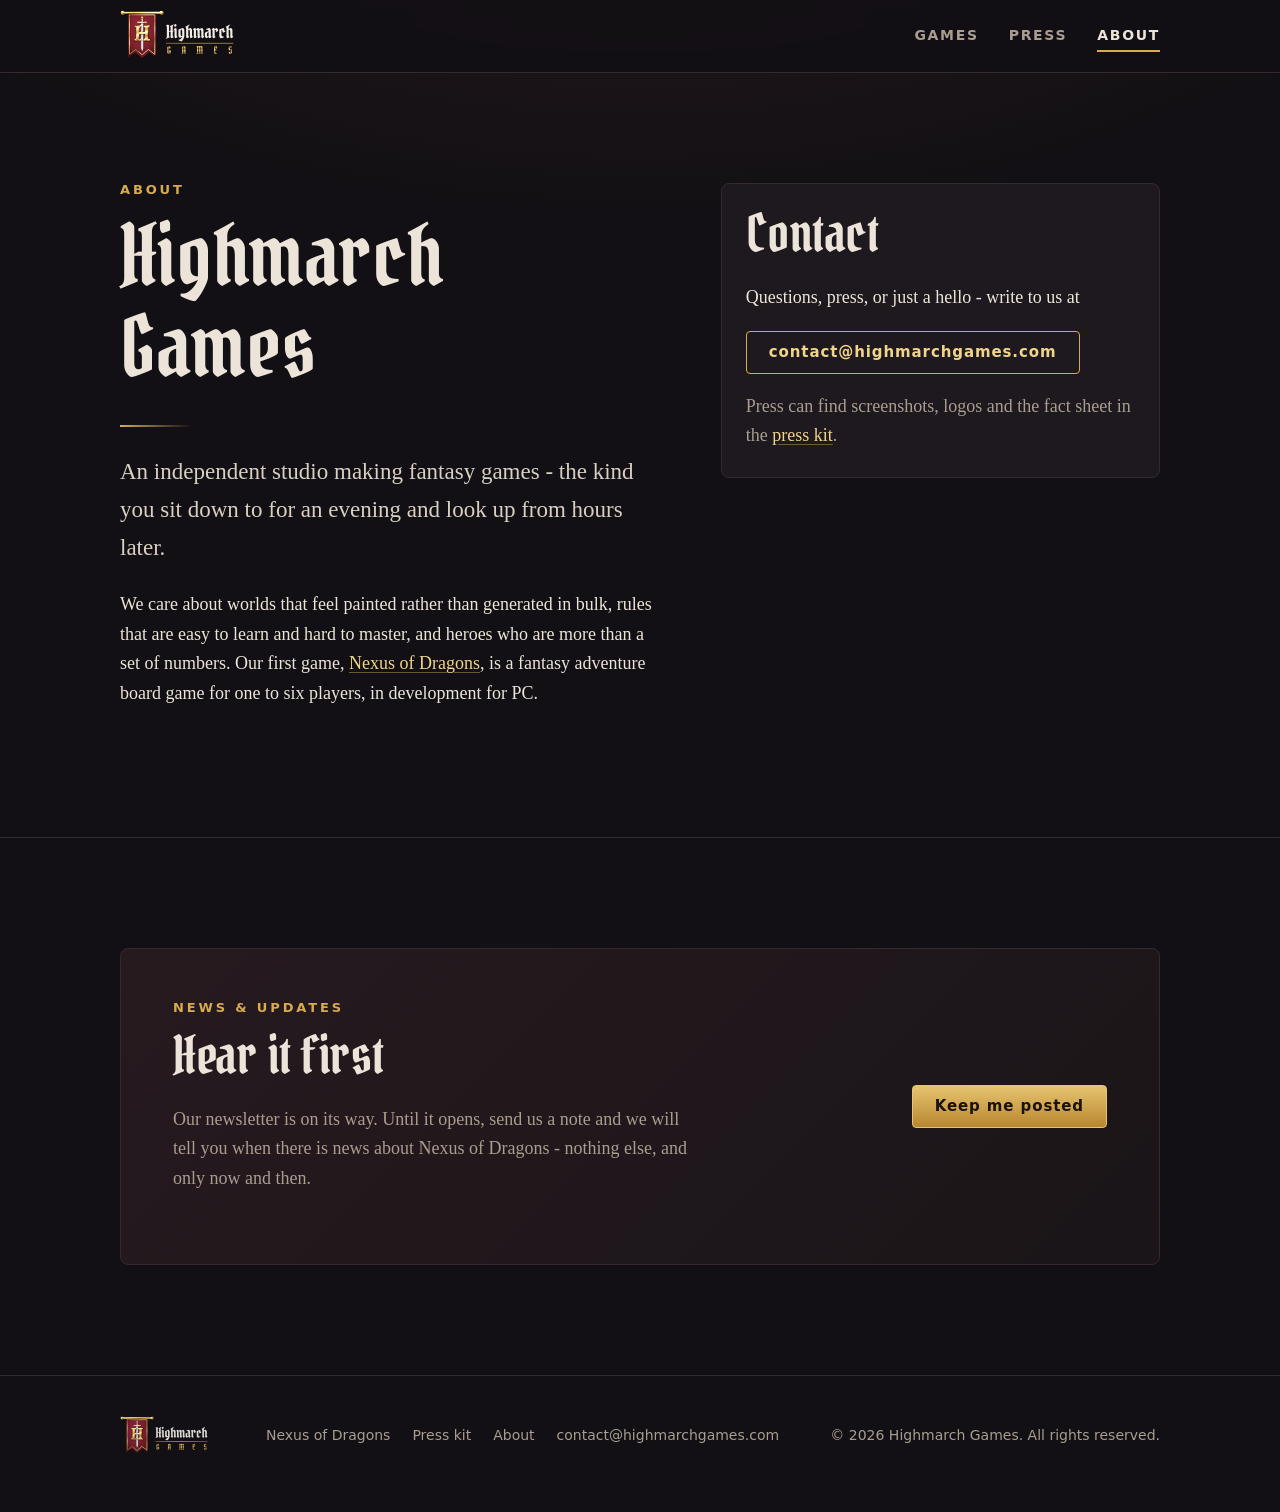
==== about/index.html @ 18322209 "Highmarch Games website: first version (text still to be reviewed) Co-Authored-By: Claude Opus 5.5 <" ====
<!doctype html>
<html lang="en">
<head>
<meta charset="utf-8">
<meta name="viewport" content="width=device-width, initial-scale=1">
<title>About | Highmarch Games</title>
<meta name="description" content="About Highmarch Games, an independent studio making fantasy games, and how to get in touch.">
<link rel="canonical" href="https://highmarchgames.com/about/">
<meta property="og:type" content="website">
<meta property="og:site_name" content="Highmarch Games">
<meta property="og:title" content="About">
<meta property="og:description" content="About Highmarch Games, an independent studio making fantasy games, and how to get in touch.">
<meta property="og:url" content="https://highmarchgames.com/about/">
<meta property="og:image" content="https://highmarchgames.com/assets/img/nexus/og-nexus.jpg">
<meta name="twitter:card" content="summary_large_image">
<meta name="theme-color" content="#121014">
<link rel="icon" href="../favicon.svg" type="image/svg+xml">
<link rel="icon" href="../favicon.ico" sizes="32x32">
<link rel="apple-touch-icon" href="../apple-touch-icon.png">
<link rel="manifest" href="../site.webmanifest">
<link rel="preload" href="../assets/fonts/PirataOne-Regular.woff2" as="font" type="font/woff2" crossorigin>
<link rel="stylesheet" href="../assets/site.css">
</head>
<body>
<a class="skip" href="#main">Skip to content</a>
<header class="site-header">
  <div class="wrap">
    <a class="brand" href="../" aria-label="Highmarch Games - home"><img src="../assets/img/studio/highmarch_logo_horizontal_on_dark.svg" alt="Highmarch Games" width="455" height="192"></a>
    <nav class="nav" aria-label="Main"><a href="../games/">Games</a><a href="../press/">Press</a><a href="../about/" aria-current="page">About</a></nav>
  </div>
</header>
<main id="main">
<section>
  <div class="wrap split">
    <div>
      <p class="eyebrow">About</p>
      <h1>Highmarch Games</h1>
      <hr class="rule">
      <p class="lede">An independent studio making fantasy games - the kind you sit down to for an evening and look up
      from hours later.</p>
      <p>We care about worlds that feel painted rather than generated in bulk, rules that are easy to learn and hard to
      master, and heroes who are more than a set of numbers. Our first game, <a href="../games/nexus-of-dragons/">Nexus of Dragons</a>,
      is a fantasy adventure board game for one to six players, in development for PC.</p>
    </div>
    <div class="card" id="contact"><div class="body">
      <h2 class="mt0">Contact</h2>
      <p>Questions, press, or just a hello - write to us at</p>
      <p><a class="btn" href="mailto:contact@highmarchgames.com">contact@highmarchgames.com</a></p>
      <p class="muted" style="margin:0">Press can find screenshots, logos and the fact sheet in the <a href="../press/">press kit</a>.</p>
    </div></div>
  </div>
</section>
<section id="updates">
  <div class="wrap">
    <div class="callout">
      <div>
        <p class="eyebrow">News &amp; updates</p>
        <h2 class="mt0">Hear it first</h2>
        <p class="muted mt0">Our newsletter is on its way. Until it opens, send us a note and we will tell you
        when there is news about Nexus of Dragons - nothing else, and only now and then.</p>
      </div>
      <div class="btns"><a class="btn primary" href="mailto:contact@highmarchgames.com?subject=Keep%20me%20posted&body=Please%20let%20me%20know%20when%20there%20is%20news.">Keep me posted</a></div>
    </div>
  </div>
</section>
</main>
<footer class="site-footer">
  <div class="wrap">
    <img src="../assets/img/studio/highmarch_logo_horizontal_on_dark.svg" alt="" width="455" height="192">
    <nav aria-label="Footer"><a href="../games/nexus-of-dragons/">Nexus of Dragons</a><a href="../press/">Press kit</a><a href="../about/">About</a><a href="mailto:contact@highmarchgames.com">contact@highmarchgames.com</a></nav>
    <div>&copy; 2026 Highmarch Games. All rights reserved.</div>
  </div>
</footer>
</body>
</html>
---- assets/site.css ----
/* Highmarch Games - studio site. Plain CSS, no build step. */
@font-face { font-family: "Pirata One"; src: url("fonts/PirataOne-Regular.woff2") format("woff2"); font-display: swap; }

:root {
  --bg: #121014;
  --bg-2: #18141a;
  --surface: #1e191f;
  --line: #34292d;
  --text: #ece4d8;
  --muted: #a99d8f;
  --gold: #d8ab4f;
  --gold-hi: #f0d48a;
  --wine: #7a1f2b;
  --wine-hi: #a3283a;
  --display: "Pirata One", "Palatino Linotype", Georgia, serif;
  --body: "Iowan Old Style", "Palatino Linotype", Palatino, "Book Antiqua", Georgia, serif;
  --ui: system-ui, -apple-system, "Segoe UI", Roboto, sans-serif;
  --wrap: 1120px;
  --gutter: clamp(16px, 4vw, 40px);
}

* { box-sizing: border-box; }
html { -webkit-text-size-adjust: 100%; scroll-behavior: smooth; }
body {
  margin: 0; background: var(--bg); color: var(--text);
  font: 18px/1.65 var(--body);
  background-image: radial-gradient(1200px 600px at 50% -200px, #2a1a20 0%, transparent 70%);
  background-repeat: no-repeat;
}
img { max-width: 100%; height: auto; display: block; }
a { color: var(--gold-hi); text-decoration-color: rgba(216,171,79,.45); text-underline-offset: 3px; }
a:hover { color: #fff; }
:focus-visible { outline: 2px solid var(--gold-hi); outline-offset: 3px; border-radius: 3px; }

.wrap { width: 100%; max-width: var(--wrap); margin: 0 auto; padding: 0 var(--gutter); }
.skip { position: absolute; left: -999px; }
.skip:focus { left: 16px; top: 12px; z-index: 50; background: var(--surface); padding: 8px 12px; }

/* Header */
.site-header { position: sticky; top: 0; z-index: 20; background: rgba(18,16,20,.86); backdrop-filter: blur(10px); border-bottom: 1px solid var(--line); }
.site-header .wrap { display: flex; align-items: center; justify-content: space-between; gap: 16px; min-height: 72px; flex-wrap: wrap; }
.brand img { height: 52px; width: auto; }
.nav { display: flex; gap: clamp(14px, 3vw, 30px); font: 600 14px/1 var(--ui); letter-spacing: .12em; text-transform: uppercase; }
.nav a { color: var(--muted); text-decoration: none; padding: 8px 0; border-bottom: 2px solid transparent; }
.nav a:hover, .nav a[aria-current="page"] { color: var(--text); border-bottom-color: var(--gold); }

/* Type */
h1, h2, h3 { font-family: var(--display); font-weight: 400; line-height: 1.08; margin: 0 0 .4em; letter-spacing: .01em; }
h1 { font-size: clamp(44px, 7vw, 84px); }
h2 { font-size: clamp(34px, 4.6vw, 52px); }
h3 { font-size: 28px; }
p { margin: 0 0 1em; }
.lede { font-size: clamp(19px, 2.2vw, 23px); color: #d9cfc2; max-width: 40em; }
.eyebrow { font: 600 13px/1 var(--ui); letter-spacing: .22em; text-transform: uppercase; color: var(--gold); margin: 0 0 14px; }
.muted { color: var(--muted); }
.rule { width: 72px; height: 2px; background: linear-gradient(90deg, var(--gold), transparent); margin: 18px 0 26px; border: 0; }

/* Buttons */
.btns { display: flex; flex-wrap: wrap; gap: 12px; margin-top: 24px; }
.btn { display: inline-flex; align-items: center; gap: 8px; padding: 13px 22px; border-radius: 4px; font: 600 15px/1 var(--ui); letter-spacing: .06em; text-decoration: none; border: 1px solid var(--gold); color: var(--gold-hi); background: transparent; cursor: pointer; }
.btn:hover { background: rgba(216,171,79,.12); color: #fff; }
.btn.primary { background: linear-gradient(180deg, #e7c470, #b8862f); color: #1a1210; border-color: #e7c470; }
.btn.primary:hover { background: linear-gradient(180deg, #f3d892, #c99539); color: #120c0a; }

/* Sections */
section { padding: clamp(56px, 9vw, 110px) 0; }
section + section { border-top: 1px solid var(--line); }
.band { background: var(--bg-2); }

/* Studio hero */
.studio-hero { text-align: center; padding-top: clamp(56px, 10vw, 120px); }
.studio-hero .emblem { width: clamp(110px, 16vw, 160px); margin: 0 auto 28px; filter: drop-shadow(0 12px 28px rgba(0,0,0,.6)); }
.studio-hero .lede { margin: 0 auto; }
.studio-hero .btns { justify-content: center; }

/* Game feature card */
.feature-game { position: relative; display: grid; align-items: end; min-height: clamp(420px, 56vw, 600px); border-radius: 8px; overflow: hidden; border: 1px solid var(--line); text-decoration: none; color: var(--text); isolation: isolate; }
.feature-game > img.bg { position: absolute; inset: 0; width: 100%; height: 100%; object-fit: cover; z-index: -2; transition: transform .8s ease; }
.feature-game::after { content: ""; position: absolute; inset: 0; z-index: -1; background: linear-gradient(90deg, rgba(10,9,12,.92) 0%, rgba(10,9,12,.65) 42%, rgba(10,9,12,0) 75%), linear-gradient(0deg, rgba(10,9,12,.85), transparent 45%); }
a.feature-game:hover > img.bg { transform: scale(1.03); }
.feature-game .inner { padding: clamp(24px, 5vw, 56px); max-width: 560px; }
.feature-game .game-logo { width: min(380px, 80%); margin-bottom: 14px; }
.tag { display: inline-block; font: 600 12px/1 var(--ui); letter-spacing: .14em; text-transform: uppercase; color: var(--gold-hi); border: 1px solid rgba(216,171,79,.5); border-radius: 999px; padding: 7px 12px; margin: 0 8px 8px 0; }

.cards { display: grid; grid-template-columns: repeat(auto-fit, minmax(280px, 1fr)); gap: 22px; }
.card { background: var(--surface); border: 1px solid var(--line); border-radius: 8px; overflow: hidden; }
.card .body { padding: 22px 24px 26px; }
.card.placeholder { display: grid; place-items: center; text-align: center; min-height: 260px; border-style: dashed; color: var(--muted); padding: 24px; }

/* Newsletter / contact block */
.callout { background: linear-gradient(135deg, #261a1f, #1a1518); border: 1px solid var(--line); border-radius: 8px; padding: clamp(28px, 5vw, 52px); display: grid; gap: 8px 40px; grid-template-columns: 1.4fr 1fr; align-items: center; }
.callout .btns { margin-top: 0; justify-content: flex-end; }
@media (max-width: 760px) { .callout { grid-template-columns: 1fr; } .callout .btns { justify-content: flex-start; margin-top: 12px; } }

/* Game page */
.game-hero { position: relative; min-height: min(88vh, 760px); display: grid; align-items: center; isolation: isolate; border-bottom: 1px solid var(--line); }
.game-hero picture, .game-hero picture img { position: absolute; inset: 0; width: 100%; height: 100%; object-fit: cover; object-position: 65% 50%; z-index: -2; }
.game-hero::after { content: ""; position: absolute; inset: 0; z-index: -1; background: linear-gradient(90deg, rgba(12,10,14,.9) 0%, rgba(12,10,14,.55) 45%, rgba(12,10,14,.05) 80%), linear-gradient(0deg, var(--bg) 0%, transparent 30%); }
.game-hero .game-logo { width: min(520px, 88%); margin-bottom: 18px; filter: drop-shadow(0 8px 22px rgba(0,0,0,.7)); }
.game-hero .lede { max-width: 30em; text-shadow: 0 2px 12px rgba(0,0,0,.8); }

.split { display: grid; grid-template-columns: 1.1fr .9fr; gap: clamp(28px, 5vw, 64px); align-items: start; }
@media (max-width: 860px) { .split { grid-template-columns: 1fr; } }

.features { display: grid; grid-template-columns: repeat(auto-fit, minmax(300px, 1fr)); gap: 18px; list-style: none; padding: 0; margin: 28px 0 0; }
.features li { background: var(--surface); border: 1px solid var(--line); border-left: 3px solid var(--gold); border-radius: 6px; padding: 20px 22px; }
.features h3 { font-size: 25px; margin-bottom: 6px; color: var(--gold-hi); }
.features p { margin: 0; color: #d6ccbf; font-size: 17px; }

.gallery { display: grid; grid-template-columns: repeat(auto-fill, minmax(300px, 1fr)); gap: 14px; margin-top: 28px; }
.gallery button { all: unset; cursor: zoom-in; display: block; border-radius: 6px; overflow: hidden; border: 1px solid var(--line); background: #000; }
.gallery button:focus-visible { outline: 2px solid var(--gold-hi); outline-offset: 3px; }
.gallery img { width: 100%; aspect-ratio: 16 / 8; object-fit: cover; transition: transform .4s ease, opacity .3s; }
.gallery button:hover img { transform: scale(1.03); }
.note { font: 14px/1.5 var(--ui); color: var(--muted); margin-top: 14px; }

dialog.lightbox { border: 0; padding: 0; background: transparent; max-width: min(96vw, 1600px); width: 100%; color: var(--text); }
dialog.lightbox::backdrop { background: rgba(6,5,8,.92); }
dialog.lightbox img { width: 100%; height: auto; border-radius: 4px; }
dialog.lightbox p { font: 15px/1.5 var(--ui); text-align: center; margin: 12px 0 0; color: #d6ccbf; }
dialog.lightbox .close { display: block; margin: 0 0 8px auto; font: 600 14px/1 var(--ui); letter-spacing: .1em; text-transform: uppercase; background: none; border: 1px solid var(--line); border-radius: 4px; color: var(--text); cursor: pointer; padding: 10px 14px; }

.heroes { display: grid; grid-template-columns: repeat(6, 1fr); gap: 10px; margin-top: 28px; }
.heroes img { width: 100%; aspect-ratio: 2 / 3; object-fit: cover; border-radius: 5px; border: 1px solid rgba(216,171,79,.45); }
@media (max-width: 700px) { .heroes { grid-template-columns: repeat(4, 1fr); } .heroes img:nth-child(n+9) { display: none; } }

.story { position: relative; isolation: isolate; overflow: hidden; }
.story > img.bg { position: absolute; inset: 0; width: 100%; height: 100%; object-fit: cover; z-index: -2; opacity: .55; }
.story::after { content: ""; position: absolute; inset: 0; z-index: -1; background: linear-gradient(180deg, var(--bg) 0%, rgba(18,16,20,.6) 30%, rgba(18,16,20,.6) 70%, var(--bg) 100%); }
.story blockquote { margin: 0; max-width: 34em; font-size: clamp(19px, 2.2vw, 23px); font-style: italic; color: #eee6da; text-shadow: 0 2px 10px rgba(0,0,0,.9); }

/* Press kit */
.facts { width: 100%; border-collapse: collapse; font-size: 17px; }
.facts th, .facts td { text-align: left; vertical-align: top; padding: 11px 0; border-bottom: 1px solid var(--line); }
.facts th { width: 38%; font: 600 13px/1.6 var(--ui); letter-spacing: .1em; text-transform: uppercase; color: var(--muted); padding-right: 16px; }
.downloads { display: grid; grid-template-columns: repeat(auto-fill, minmax(220px, 1fr)); gap: 16px; margin-top: 24px; }
.downloads a { display: block; text-decoration: none; color: var(--text); background: var(--surface); border: 1px solid var(--line); border-radius: 6px; overflow: hidden; }
.downloads a:hover { border-color: var(--gold); }
.downloads .thumb { aspect-ratio: 16 / 9; background: #0c0a0d center / contain no-repeat; display: grid; place-items: center; }
.downloads .thumb.light { background-color: #efe9df; }
.downloads .thumb img { max-height: 80%; max-width: 86%; width: auto; }
.downloads .thumb img.cover { width: 100%; height: 100%; max-width: none; max-height: none; object-fit: cover; }
.downloads .meta { padding: 12px 14px; font: 14px/1.4 var(--ui); }
.downloads .meta b { display: block; font-weight: 600; margin-bottom: 2px; }
.downloads .meta span { color: var(--muted); }
.toc { display: flex; flex-wrap: wrap; gap: 8px 18px; font: 600 14px/1.4 var(--ui); letter-spacing: .06em; margin-top: 18px; }

/* Footer */
.site-footer { border-top: 1px solid var(--line); padding: 40px 0 56px; font: 14px/1.6 var(--ui); color: var(--muted); }
.site-footer .wrap { display: flex; flex-wrap: wrap; gap: 18px 40px; justify-content: space-between; align-items: center; }
.site-footer img { height: 40px; width: auto; opacity: .9; }
.site-footer nav { display: flex; flex-wrap: wrap; gap: 8px 22px; }
.site-footer a { color: var(--muted); text-decoration: none; }
.site-footer a:hover { color: var(--text); }

.center { text-align: center; }
.mt0 { margin-top: 0; }

@media (max-width: 560px) {
  body { font-size: 17px; }
  .brand img { height: 42px; }
  .site-header .wrap { min-height: 0; padding-top: 10px; padding-bottom: 6px; row-gap: 2px; }
  .nav { width: 100%; justify-content: space-between; font-size: 13px; letter-spacing: .1em; }
}
@media (prefers-reduced-motion: reduce) { * { transition: none !important; scroll-behavior: auto !important; } }
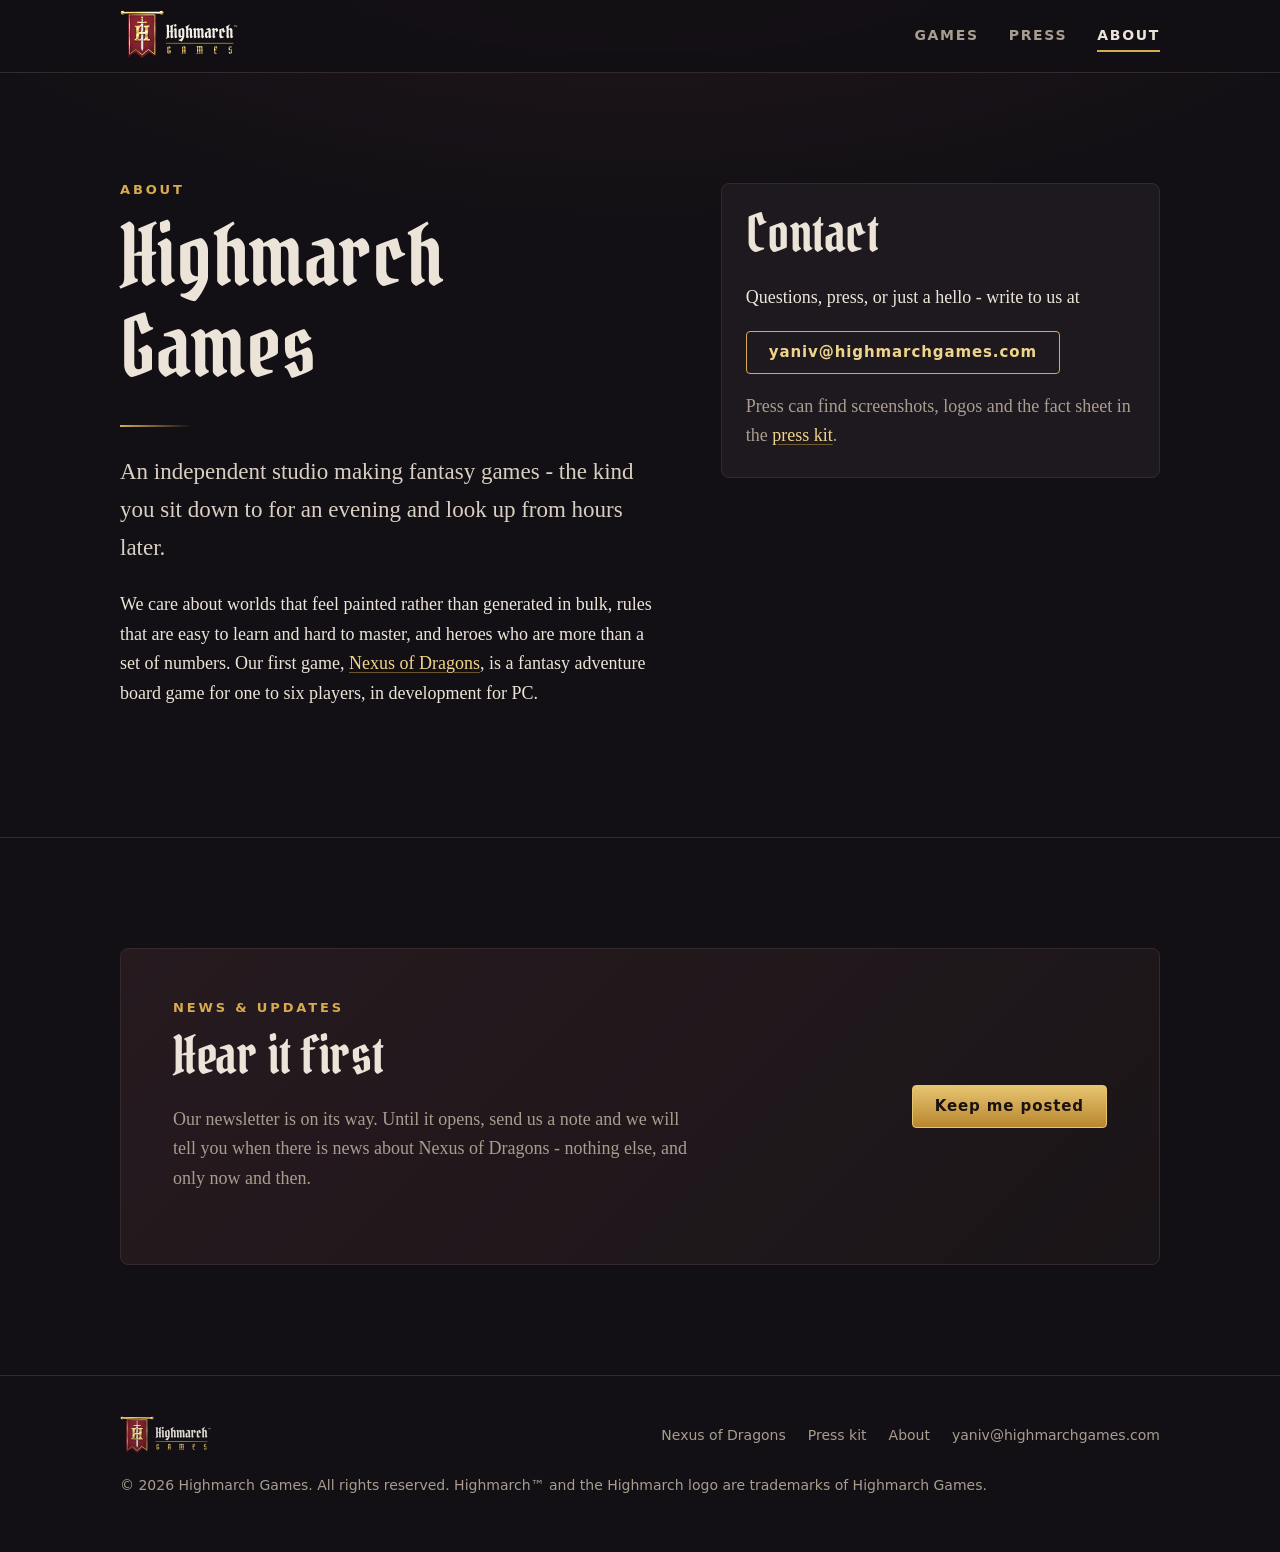
==== commit e75923e2: "Add TM mark to studio logo and footer; use yaniv@ as site e-mail - TM symbol next to "Highmarch" in " ====
--- a/about/index.html
+++ b/about/index.html
@@ -45,7 +45,7 @@
     <div class="card" id="contact"><div class="body">
       <h2 class="mt0">Contact</h2>
       <p>Questions, press, or just a hello - write to us at</p>
-      <p><a class="btn" href="mailto:contact@highmarchgames.com">contact@highmarchgames.com</a></p>
+      <p><a class="btn" href="mailto:yaniv@highmarchgames.com">yaniv@highmarchgames.com</a></p>
       <p class="muted" style="margin:0">Press can find screenshots, logos and the fact sheet in the <a href="../press/">press kit</a>.</p>
     </div></div>
   </div>
@@ -59,7 +59,7 @@
         <p class="muted mt0">Our newsletter is on its way. Until it opens, send us a note and we will tell you
         when there is news about Nexus of Dragons - nothing else, and only now and then.</p>
       </div>
-      <div class="btns"><a class="btn primary" href="mailto:contact@highmarchgames.com?subject=Keep%20me%20posted&body=Please%20let%20me%20know%20when%20there%20is%20news.">Keep me posted</a></div>
+      <div class="btns"><a class="btn primary" href="mailto:yaniv@highmarchgames.com?subject=Keep%20me%20posted&body=Please%20let%20me%20know%20when%20there%20is%20news.">Keep me posted</a></div>
     </div>
   </div>
 </section>
@@ -67,8 +67,8 @@
 <footer class="site-footer">
   <div class="wrap">
     <img src="../assets/img/studio/highmarch_logo_horizontal_on_dark.svg" alt="" width="455" height="192">
-    <nav aria-label="Footer"><a href="../games/nexus-of-dragons/">Nexus of Dragons</a><a href="../press/">Press kit</a><a href="../about/">About</a><a href="mailto:contact@highmarchgames.com">contact@highmarchgames.com</a></nav>
-    <div>&copy; 2026 Highmarch Games. All rights reserved.</div>
+    <nav aria-label="Footer"><a href="../games/nexus-of-dragons/">Nexus of Dragons</a><a href="../press/">Press kit</a><a href="../about/">About</a><a href="mailto:yaniv@highmarchgames.com">yaniv@highmarchgames.com</a></nav>
+    <div>&copy; 2026 Highmarch Games. All rights reserved. Highmarch&trade; and the Highmarch logo are trademarks of Highmarch Games.</div>
   </div>
 </footer>
 </body>
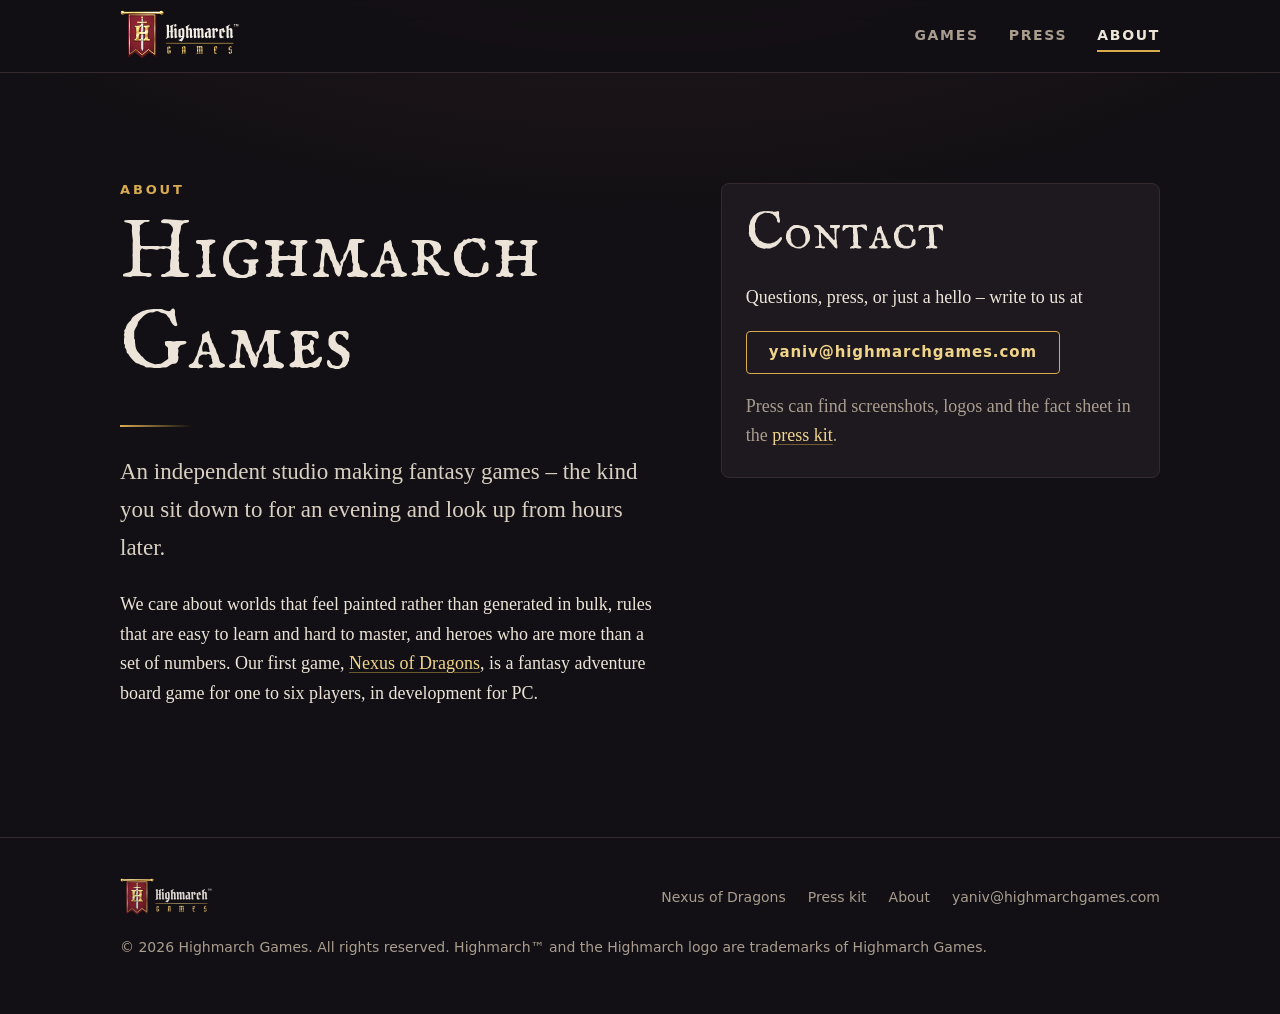
==== commit 1a915bf8: "Home page texts, IM Fell English SC headings, remove newsletter block Home: genre-free studio text, " ====
--- a/about/index.html
+++ b/about/index.html
@@ -18,14 +18,14 @@
 <link rel="icon" href="../favicon.ico" sizes="32x32">
 <link rel="apple-touch-icon" href="../apple-touch-icon.png">
 <link rel="manifest" href="../site.webmanifest">
-<link rel="preload" href="../assets/fonts/PirataOne-Regular.woff2" as="font" type="font/woff2" crossorigin>
+<link rel="preload" href="../assets/fonts/IMFellEnglishSC-Regular.woff2" as="font" type="font/woff2" crossorigin>
 <link rel="stylesheet" href="../assets/site.css">
 </head>
 <body>
 <a class="skip" href="#main">Skip to content</a>
 <header class="site-header">
   <div class="wrap">
-    <a class="brand" href="../" aria-label="Highmarch Games - home"><img src="../assets/img/studio/highmarch_logo_horizontal_on_dark.svg" alt="Highmarch Games" width="455" height="192"></a>
+    <a class="brand" href="../" aria-label="Highmarch Games – home"><img src="../assets/img/studio/highmarch_logo_horizontal_on_dark.svg" alt="Highmarch Games" width="455" height="192"></a>
     <nav class="nav" aria-label="Main"><a href="../games/">Games</a><a href="../press/">Press</a><a href="../about/" aria-current="page">About</a></nav>
   </div>
 </header>
@@ -36,7 +36,7 @@
       <p class="eyebrow">About</p>
       <h1>Highmarch Games</h1>
       <hr class="rule">
-      <p class="lede">An independent studio making fantasy games - the kind you sit down to for an evening and look up
+      <p class="lede">An independent studio making fantasy games – the kind you sit down to for an evening and look up
       from hours later.</p>
       <p>We care about worlds that feel painted rather than generated in bulk, rules that are easy to learn and hard to
       master, and heroes who are more than a set of numbers. Our first game, <a href="../games/nexus-of-dragons/">Nexus of Dragons</a>,
@@ -44,25 +44,13 @@
     </div>
     <div class="card" id="contact"><div class="body">
       <h2 class="mt0">Contact</h2>
-      <p>Questions, press, or just a hello - write to us at</p>
+      <p>Questions, press, or just a hello – write to us at</p>
       <p><a class="btn" href="mailto:yaniv@highmarchgames.com">yaniv@highmarchgames.com</a></p>
       <p class="muted" style="margin:0">Press can find screenshots, logos and the fact sheet in the <a href="../press/">press kit</a>.</p>
     </div></div>
   </div>
 </section>
-<section id="updates">
-  <div class="wrap">
-    <div class="callout">
-      <div>
-        <p class="eyebrow">News &amp; updates</p>
-        <h2 class="mt0">Hear it first</h2>
-        <p class="muted mt0">Our newsletter is on its way. Until it opens, send us a note and we will tell you
-        when there is news about Nexus of Dragons - nothing else, and only now and then.</p>
-      </div>
-      <div class="btns"><a class="btn primary" href="mailto:yaniv@highmarchgames.com?subject=Keep%20me%20posted&body=Please%20let%20me%20know%20when%20there%20is%20news.">Keep me posted</a></div>
-    </div>
-  </div>
-</section>
+
 </main>
 <footer class="site-footer">
   <div class="wrap">
--- a/assets/site.css
+++ b/assets/site.css
@@ -1,5 +1,5 @@
 /* Highmarch Games - studio site. Plain CSS, no build step. */
-@font-face { font-family: "Pirata One"; src: url("fonts/PirataOne-Regular.woff2") format("woff2"); font-display: swap; }
+@font-face { font-family: "IM Fell English SC"; src: url("fonts/IMFellEnglishSC-Regular.woff2") format("woff2"); font-display: swap; }
 
 :root {
   --bg: #121014;
@@ -12,7 +12,7 @@
   --gold-hi: #f0d48a;
   --wine: #7a1f2b;
   --wine-hi: #a3283a;
-  --display: "Pirata One", "Palatino Linotype", Georgia, serif;
+  --display: "IM Fell English SC", "Palatino Linotype", Georgia, serif;
   --body: "Iowan Old Style", "Palatino Linotype", Palatino, "Book Antiqua", Georgia, serif;
   --ui: system-ui, -apple-system, "Segoe UI", Roboto, sans-serif;
   --wrap: 1120px;
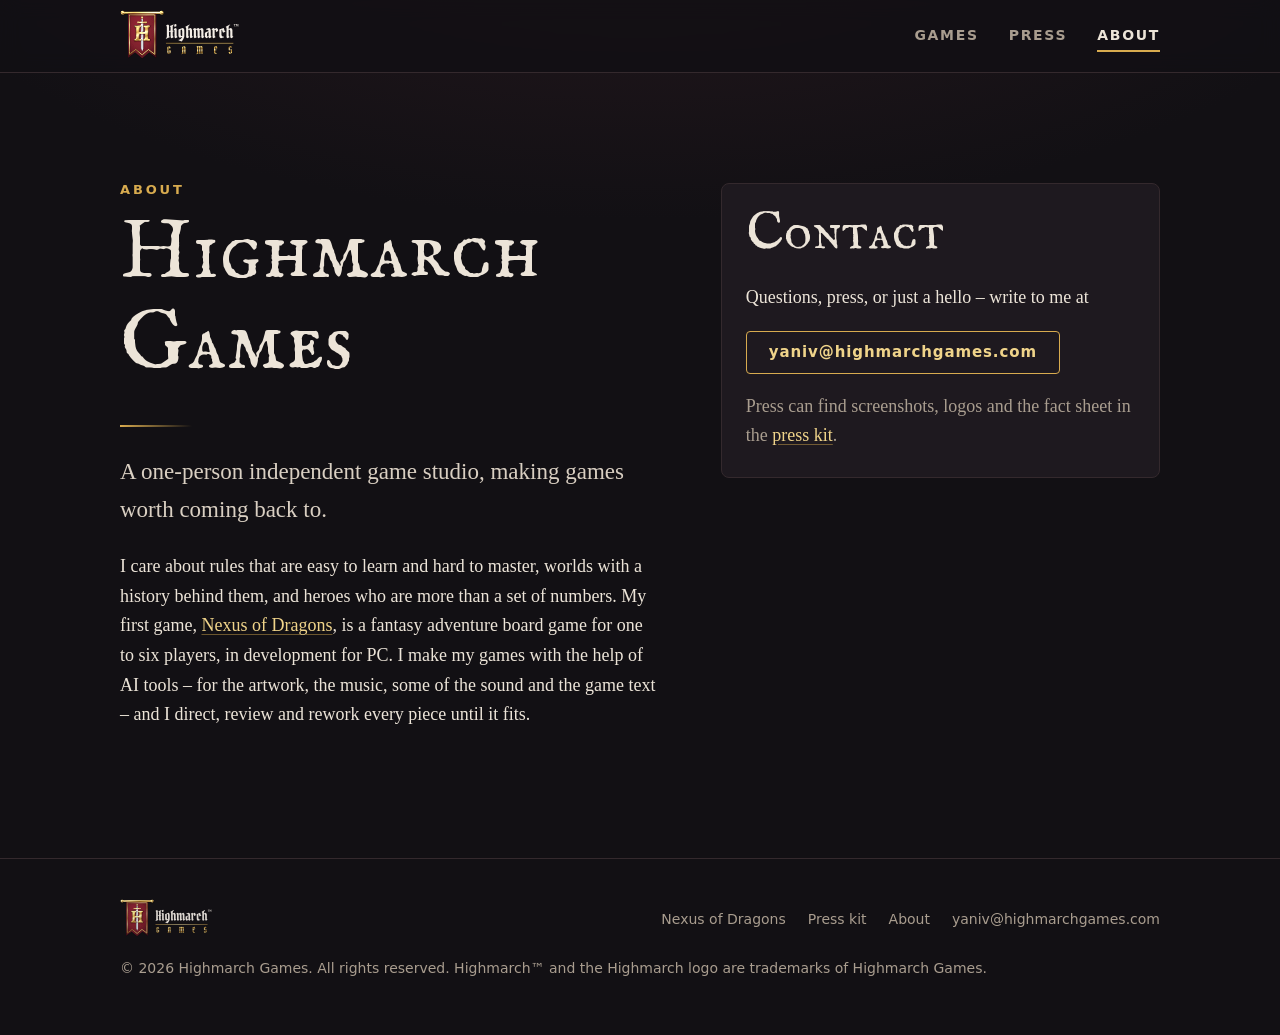
==== commit 4c8c96ac: "About and press kit: first person, open AI use; mailto links copy the address - About: one-person st" ====
--- a/about/index.html
+++ b/about/index.html
@@ -4,12 +4,12 @@
 <meta charset="utf-8">
 <meta name="viewport" content="width=device-width, initial-scale=1">
 <title>About | Highmarch Games</title>
-<meta name="description" content="About Highmarch Games, an independent studio making fantasy games, and how to get in touch.">
+<meta name="description" content="About Highmarch Games, a one-person independent game studio, and how to get in touch.">
 <link rel="canonical" href="https://highmarchgames.com/about/">
 <meta property="og:type" content="website">
 <meta property="og:site_name" content="Highmarch Games">
 <meta property="og:title" content="About">
-<meta property="og:description" content="About Highmarch Games, an independent studio making fantasy games, and how to get in touch.">
+<meta property="og:description" content="About Highmarch Games, a one-person independent game studio, and how to get in touch.">
 <meta property="og:url" content="https://highmarchgames.com/about/">
 <meta property="og:image" content="https://highmarchgames.com/assets/img/nexus/og-nexus.jpg">
 <meta name="twitter:card" content="summary_large_image">
@@ -36,15 +36,16 @@
       <p class="eyebrow">About</p>
       <h1>Highmarch Games</h1>
       <hr class="rule">
-      <p class="lede">An independent studio making fantasy games – the kind you sit down to for an evening and look up
-      from hours later.</p>
-      <p>We care about worlds that feel painted rather than generated in bulk, rules that are easy to learn and hard to
-      master, and heroes who are more than a set of numbers. Our first game, <a href="../games/nexus-of-dragons/">Nexus of Dragons</a>,
-      is a fantasy adventure board game for one to six players, in development for PC.</p>
+      <p class="lede">A one-person independent game studio, making games worth coming back to.</p>
+      <p>I care about rules that are easy to learn and hard to master, worlds with a history behind them, and heroes who
+      are more than a set of numbers. My first game, <a href="../games/nexus-of-dragons/">Nexus of Dragons</a>, is a
+      fantasy adventure board game for one to six players, in development for PC. I make my games with the help of AI
+      tools – for the artwork, the music, some of the sound and the game text – and I direct, review and rework every
+      piece until it fits.</p>
     </div>
     <div class="card" id="contact"><div class="body">
       <h2 class="mt0">Contact</h2>
-      <p>Questions, press, or just a hello – write to us at</p>
+      <p>Questions, press, or just a hello – write to me at</p>
       <p><a class="btn" href="mailto:yaniv@highmarchgames.com">yaniv@highmarchgames.com</a></p>
       <p class="muted" style="margin:0">Press can find screenshots, logos and the fact sheet in the <a href="../press/">press kit</a>.</p>
     </div></div>
@@ -59,5 +60,22 @@
     <div>&copy; 2026 Highmarch Games. All rights reserved. Highmarch&trade; and the Highmarch logo are trademarks of Highmarch Games.</div>
   </div>
 </footer>
+<div class="toast" id="toast" role="status" aria-live="polite"></div>
+<script>
+(() => {
+  const toast = document.getElementById('toast');
+  let timer;
+  document.querySelectorAll('a[href^="mailto:"]').forEach(a => a.addEventListener('click', () => {
+    const address = a.getAttribute('href').slice(7).split('?')[0];
+    if (!navigator.clipboard) return;
+    navigator.clipboard.writeText(address).then(() => {
+      toast.textContent = 'Email address copied: ' + address;
+      toast.classList.add('show');
+      clearTimeout(timer);
+      timer = setTimeout(() => toast.classList.remove('show'), 4000);
+    }, () => {});
+  }));
+})();
+</script>
 </body>
 </html>
--- a/assets/site.css
+++ b/assets/site.css
@@ -87,11 +87,6 @@
 .card .body { padding: 22px 24px 26px; }
 .card.placeholder { display: grid; place-items: center; text-align: center; min-height: 260px; border-style: dashed; color: var(--muted); padding: 24px; }
 
-/* Newsletter / contact block */
-.callout { background: linear-gradient(135deg, #261a1f, #1a1518); border: 1px solid var(--line); border-radius: 8px; padding: clamp(28px, 5vw, 52px); display: grid; gap: 8px 40px; grid-template-columns: 1.4fr 1fr; align-items: center; }
-.callout .btns { margin-top: 0; justify-content: flex-end; }
-@media (max-width: 760px) { .callout { grid-template-columns: 1fr; } .callout .btns { justify-content: flex-start; margin-top: 12px; } }
-
 /* Game page */
 .game-hero { position: relative; min-height: min(88vh, 760px); display: grid; align-items: center; isolation: isolate; border-bottom: 1px solid var(--line); }
 .game-hero picture, .game-hero picture img { position: absolute; inset: 0; width: 100%; height: 100%; object-fit: cover; object-position: 65% 50%; z-index: -2; }
@@ -110,11 +105,11 @@
 .gallery { display: grid; grid-template-columns: repeat(auto-fill, minmax(300px, 1fr)); gap: 14px; margin-top: 28px; }
 .gallery button { all: unset; cursor: zoom-in; display: block; border-radius: 6px; overflow: hidden; border: 1px solid var(--line); background: #000; }
 .gallery button:focus-visible { outline: 2px solid var(--gold-hi); outline-offset: 3px; }
-.gallery img { width: 100%; aspect-ratio: 16 / 8; object-fit: cover; transition: transform .4s ease, opacity .3s; }
+.gallery img { width: 100%; aspect-ratio: 16 / 9; object-fit: cover; transition: transform .4s ease, opacity .3s; }
 .gallery button:hover img { transform: scale(1.03); }
 .note { font: 14px/1.5 var(--ui); color: var(--muted); margin-top: 14px; }
 
-dialog.lightbox { border: 0; padding: 0; background: transparent; max-width: min(96vw, 1600px); width: 100%; color: var(--text); }
+dialog.lightbox { border: 0; padding: 0; background: transparent; max-width: min(96vw, 1400px); width: 100%; color: var(--text); }
 dialog.lightbox::backdrop { background: rgba(6,5,8,.92); }
 dialog.lightbox img { width: 100%; height: auto; border-radius: 4px; }
 dialog.lightbox p { font: 15px/1.5 var(--ui); text-align: center; margin: 12px 0 0; color: #d6ccbf; }
@@ -153,7 +148,6 @@
 .site-footer a { color: var(--muted); text-decoration: none; }
 .site-footer a:hover { color: var(--text); }
 
-.center { text-align: center; }
 .mt0 { margin-top: 0; }
 
 @media (max-width: 560px) {
@@ -163,3 +157,7 @@
   .nav { width: 100%; justify-content: space-between; font-size: 13px; letter-spacing: .1em; }
 }
 @media (prefers-reduced-motion: reduce) { * { transition: none !important; scroll-behavior: auto !important; } }
+
+/* Notice shown after a mailto click copies the address. */
+.toast { position: fixed; left: 50%; bottom: 24px; z-index: 50; transform: translate(-50%, 16px); max-width: calc(100vw - 32px); padding: 12px 18px; border: 1px solid var(--gold); border-radius: 6px; background: var(--surface); color: var(--text); font: 15px/1.4 var(--ui); opacity: 0; pointer-events: none; transition: opacity .2s, transform .2s; }
+.toast.show { opacity: 1; transform: translate(-50%, 0); }
